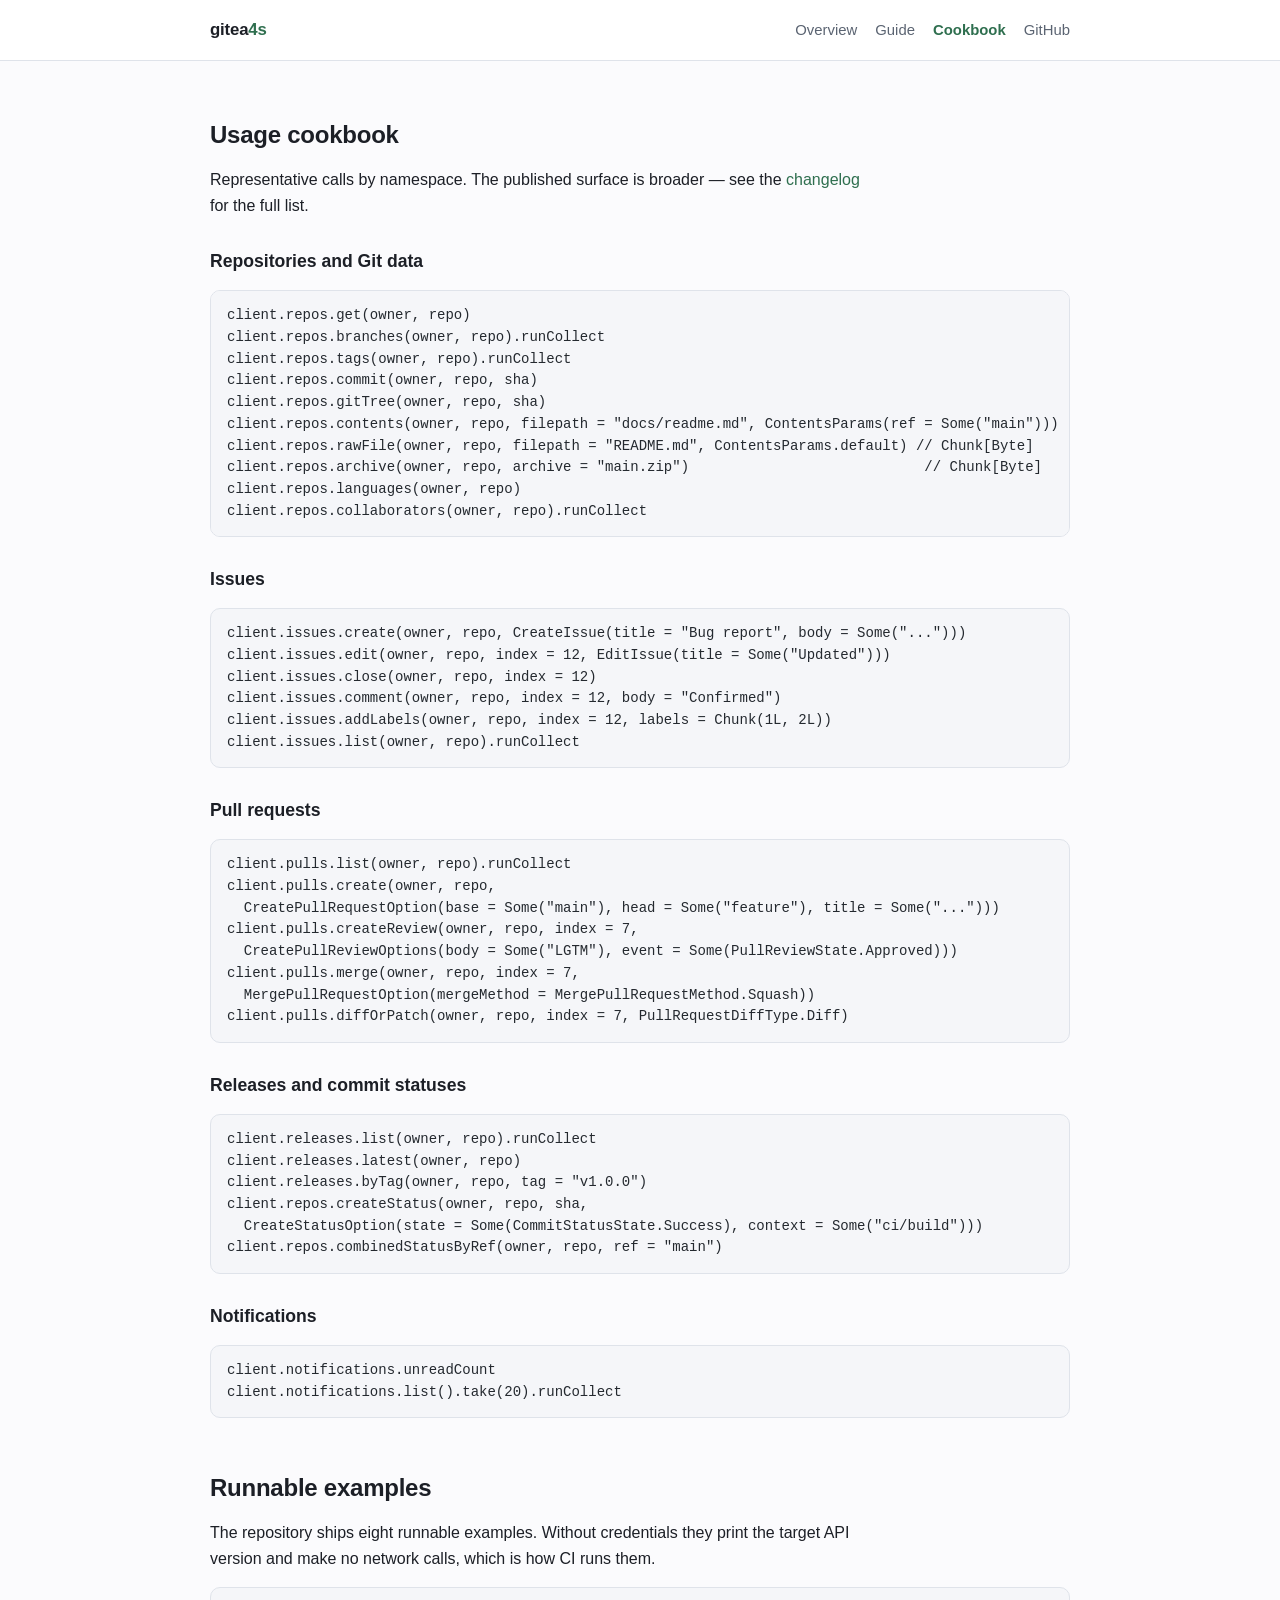
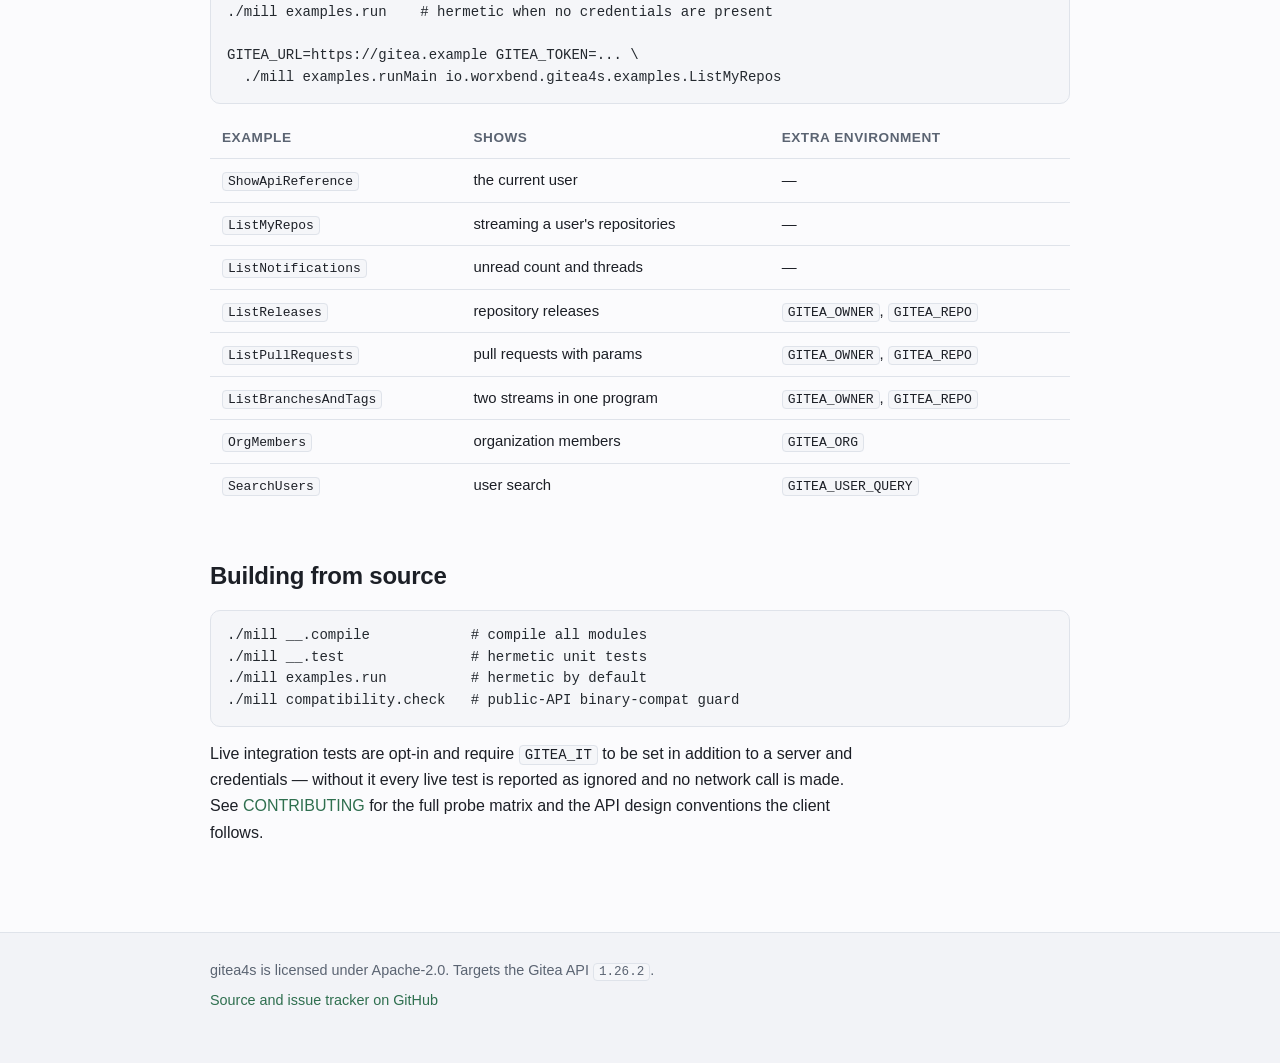
==== docs/cookbook.html @ 09376560 "docs: add a documentation microsite served from GitHub Pages The repository had no published documen" ====
<!doctype html>
<html lang="en">
<head>
<meta charset="utf-8">
<meta name="viewport" content="width=device-width, initial-scale=1">
<title>Cookbook — gitea4s</title>
<meta name="description" content="Representative gitea4s calls by namespace: repositories, issues, pull requests, releases, commit statuses and notifications.">
<link rel="stylesheet" href="assets/site.css">
</head>
<body>

<header class="site">
  <div class="wrap">
    <a class="brand" href="index.html">gitea<span>4s</span></a>
    <nav class="site">
      <a href="index.html">Overview</a>
      <a href="guide.html">Guide</a>
      <a href="cookbook.html" aria-current="page">Cookbook</a>
      <a href="https://github.com/worxbend/gitea-scala-client">GitHub</a>
    </nav>
  </div>
</header>

<main>
<div class="wrap">

  <h2>Usage cookbook</h2>

  <p>Representative calls by namespace. The published surface is broader — see the
  <a href="https://github.com/worxbend/gitea-scala-client/blob/master/CHANGELOG.md">changelog</a>
  for the full list.</p>

  <h3>Repositories and Git data</h3>

<pre><code>client.repos.get(owner, repo)
client.repos.branches(owner, repo).runCollect
client.repos.tags(owner, repo).runCollect
client.repos.commit(owner, repo, sha)
client.repos.gitTree(owner, repo, sha)
client.repos.contents(owner, repo, filepath = "docs/readme.md", ContentsParams(ref = Some("main")))
client.repos.rawFile(owner, repo, filepath = "README.md", ContentsParams.default) // Chunk[Byte]
client.repos.archive(owner, repo, archive = "main.zip")                            // Chunk[Byte]
client.repos.languages(owner, repo)
client.repos.collaborators(owner, repo).runCollect</code></pre>

  <h3>Issues</h3>

<pre><code>client.issues.create(owner, repo, CreateIssue(title = "Bug report", body = Some("...")))
client.issues.edit(owner, repo, index = 12, EditIssue(title = Some("Updated")))
client.issues.close(owner, repo, index = 12)
client.issues.comment(owner, repo, index = 12, body = "Confirmed")
client.issues.addLabels(owner, repo, index = 12, labels = Chunk(1L, 2L))
client.issues.list(owner, repo).runCollect</code></pre>

  <h3>Pull requests</h3>

<pre><code>client.pulls.list(owner, repo).runCollect
client.pulls.create(owner, repo,
  CreatePullRequestOption(base = Some("main"), head = Some("feature"), title = Some("...")))
client.pulls.createReview(owner, repo, index = 7,
  CreatePullReviewOptions(body = Some("LGTM"), event = Some(PullReviewState.Approved)))
client.pulls.merge(owner, repo, index = 7,
  MergePullRequestOption(mergeMethod = MergePullRequestMethod.Squash))
client.pulls.diffOrPatch(owner, repo, index = 7, PullRequestDiffType.Diff)</code></pre>

  <h3>Releases and commit statuses</h3>

<pre><code>client.releases.list(owner, repo).runCollect
client.releases.latest(owner, repo)
client.releases.byTag(owner, repo, tag = "v1.0.0")
client.repos.createStatus(owner, repo, sha,
  CreateStatusOption(state = Some(CommitStatusState.Success), context = Some("ci/build")))
client.repos.combinedStatusByRef(owner, repo, ref = "main")</code></pre>

  <h3>Notifications</h3>

<pre><code>client.notifications.unreadCount
client.notifications.list().take(20).runCollect</code></pre>

  <h2>Runnable examples</h2>

  <p>The repository ships eight runnable examples. Without credentials they print the target API
  version and make no network calls, which is how CI runs them.</p>

<pre><code>./mill examples.run    # hermetic when no credentials are present

GITEA_URL=https://gitea.example GITEA_TOKEN=... \
  ./mill examples.runMain io.worxbend.gitea4s.examples.ListMyRepos</code></pre>

  <div class="table-scroll">
  <table>
    <thead><tr><th>Example</th><th>Shows</th><th>Extra environment</th></tr></thead>
    <tbody>
      <tr><td><code>ShowApiReference</code></td><td>the current user</td><td>—</td></tr>
      <tr><td><code>ListMyRepos</code></td><td>streaming a user's repositories</td><td>—</td></tr>
      <tr><td><code>ListNotifications</code></td><td>unread count and threads</td><td>—</td></tr>
      <tr><td><code>ListReleases</code></td><td>repository releases</td><td><code>GITEA_OWNER</code>, <code>GITEA_REPO</code></td></tr>
      <tr><td><code>ListPullRequests</code></td><td>pull requests with params</td><td><code>GITEA_OWNER</code>, <code>GITEA_REPO</code></td></tr>
      <tr><td><code>ListBranchesAndTags</code></td><td>two streams in one program</td><td><code>GITEA_OWNER</code>, <code>GITEA_REPO</code></td></tr>
      <tr><td><code>OrgMembers</code></td><td>organization members</td><td><code>GITEA_ORG</code></td></tr>
      <tr><td><code>SearchUsers</code></td><td>user search</td><td><code>GITEA_USER_QUERY</code></td></tr>
    </tbody>
  </table>
  </div>

  <h2>Building from source</h2>

<pre><code>./mill __.compile            # compile all modules
./mill __.test               # hermetic unit tests
./mill examples.run          # hermetic by default
./mill compatibility.check   # public-API binary-compat guard</code></pre>

  <p>Live integration tests are opt-in and require <code>GITEA_IT</code> to be set in addition to a
  server and credentials — without it every live test is reported as ignored and no network call is
  made. See
  <a href="https://github.com/worxbend/gitea-scala-client/blob/master/CONTRIBUTING.md">CONTRIBUTING</a>
  for the full probe matrix and the API design conventions the client follows.</p>

</div>
</main>

<footer class="site">
  <div class="wrap">
    <p>gitea4s is licensed under Apache-2.0. Targets the Gitea API <code>1.26.2</code>.</p>
    <p><a href="https://github.com/worxbend/gitea-scala-client">Source and issue tracker on GitHub</a></p>
  </div>
</footer>

</body>
</html>
---- docs/assets/site.css ----
/* gitea4s microsite — hand-written, self-contained, no external assets. */

:root {
  color-scheme: light dark;

  --bg: #fbfbfd;
  --bg-raised: #ffffff;
  --bg-sunken: #f2f3f7;
  --text: #1c1f26;
  --text-muted: #5b6472;
  --border: #dfe3ea;
  --accent: #2f6f4f;
  --accent-soft: #e8f2ec;
  --code-bg: #f5f6f9;
  --code-text: #24292f;
  --shadow: 0 1px 2px rgba(16, 22, 32, .06), 0 8px 24px rgba(16, 22, 32, .05);
}

@media (prefers-color-scheme: dark) {
  :root {
    --bg: #0f1216;
    --bg-raised: #161a20;
    --bg-sunken: #12161b;
    --text: #e6e9ee;
    --text-muted: #9aa4b2;
    --border: #262c35;
    --accent: #6fc79a;
    --accent-soft: #16241d;
    --code-bg: #12161b;
    --code-text: #d6dbe3;
    --shadow: 0 1px 2px rgba(0, 0, 0, .5), 0 8px 24px rgba(0, 0, 0, .35);
  }
}

* { box-sizing: border-box; }

body {
  margin: 0;
  background: var(--bg);
  color: var(--text);
  font: 16px/1.65 -apple-system, BlinkMacSystemFont, "Segoe UI", Roboto, "Helvetica Neue", Arial, sans-serif;
  -webkit-text-size-adjust: 100%;
}

a { color: var(--accent); text-decoration: none; }
a:hover { text-decoration: underline; }

.wrap { max-width: 900px; margin: 0 auto; padding: 0 20px; }

/* ---------- header ---------- */

header.site {
  border-bottom: 1px solid var(--border);
  background: var(--bg-raised);
  position: sticky;
  top: 0;
  z-index: 10;
}

header.site .wrap {
  display: flex;
  align-items: center;
  gap: 24px;
  min-height: 60px;
  flex-wrap: wrap;
}

.brand {
  font-weight: 700;
  font-size: 1.05rem;
  color: var(--text);
  letter-spacing: -.01em;
}
.brand:hover { text-decoration: none; }
.brand span { color: var(--accent); }

nav.site { display: flex; gap: 18px; margin-left: auto; flex-wrap: wrap; }
nav.site a { color: var(--text-muted); font-size: .93rem; }
nav.site a:hover, nav.site a[aria-current="page"] { color: var(--accent); text-decoration: none; }
nav.site a[aria-current="page"] { font-weight: 600; }

/* ---------- hero ---------- */

.hero { padding: 56px 0 40px; border-bottom: 1px solid var(--border); }
.hero h1 { font-size: 2.4rem; line-height: 1.15; margin: 0 0 14px; letter-spacing: -.02em; }
.hero p.lead { font-size: 1.14rem; color: var(--text-muted); margin: 0 0 24px; max-width: 62ch; }

.badges { display: flex; flex-wrap: wrap; gap: 8px; margin-bottom: 26px; }
.badge {
  font-size: .8rem;
  padding: 3px 10px;
  border-radius: 999px;
  background: var(--accent-soft);
  color: var(--accent);
  border: 1px solid var(--border);
  white-space: nowrap;
}

.cta { display: flex; gap: 12px; flex-wrap: wrap; }
.btn {
  display: inline-block;
  padding: 9px 18px;
  border-radius: 8px;
  font-size: .95rem;
  font-weight: 600;
  border: 1px solid var(--border);
  background: var(--bg-raised);
  color: var(--text);
}
.btn:hover { text-decoration: none; border-color: var(--accent); }
.btn.primary { background: var(--accent); border-color: var(--accent); color: #fff; }
@media (prefers-color-scheme: dark) { .btn.primary { color: #0f1216; } }

/* ---------- content ---------- */

main { padding: 40px 0 72px; }

h2 {
  font-size: 1.5rem;
  margin: 44px 0 12px;
  letter-spacing: -.01em;
  padding-top: 6px;
}
h2:first-of-type { margin-top: 8px; }
h3 { font-size: 1.1rem; margin: 28px 0 8px; }

p { margin: 0 0 14px; max-width: 74ch; }
ul, ol { max-width: 74ch; padding-left: 22px; }
li { margin-bottom: 6px; }

code {
  font-family: ui-monospace, SFMono-Regular, "SF Mono", Menlo, Consolas, monospace;
  font-size: .875em;
  background: var(--code-bg);
  padding: 1px 5px;
  border-radius: 4px;
  border: 1px solid var(--border);
}

pre {
  background: var(--code-bg);
  color: var(--code-text);
  border: 1px solid var(--border);
  border-radius: 10px;
  padding: 14px 16px;
  overflow-x: auto;
  font-size: .875rem;
  line-height: 1.55;
}
pre code { background: none; border: 0; padding: 0; font-size: inherit; }

/* Wide content scrolls inside its own box; the page never scrolls sideways. */
.table-scroll { overflow-x: auto; margin-bottom: 18px; }
table { border-collapse: collapse; width: 100%; font-size: .93rem; }
th, td { text-align: left; padding: 9px 12px; border-bottom: 1px solid var(--border); vertical-align: top; }
th { font-weight: 600; color: var(--text-muted); font-size: .85rem; text-transform: uppercase; letter-spacing: .04em; }
tbody tr:last-child td { border-bottom: 0; }

.note {
  border-left: 3px solid var(--accent);
  background: var(--accent-soft);
  padding: 12px 16px;
  border-radius: 0 8px 8px 0;
  margin: 18px 0;
}
.note p:last-child { margin-bottom: 0; }
.note strong { color: var(--accent); }

.cards { display: grid; grid-template-columns: repeat(auto-fit, minmax(240px, 1fr)); gap: 14px; margin: 18px 0 8px; }
.card {
  background: var(--bg-raised);
  border: 1px solid var(--border);
  border-radius: 12px;
  padding: 16px 18px;
  box-shadow: var(--shadow);
}
.card h3 { margin: 0 0 6px; font-size: 1rem; }
.card p { font-size: .92rem; color: var(--text-muted); margin: 0; }

/* ---------- footer ---------- */

footer.site {
  border-top: 1px solid var(--border);
  padding: 26px 0 44px;
  color: var(--text-muted);
  font-size: .9rem;
  background: var(--bg-sunken);
}
footer.site p { margin: 0 0 6px; }

@media (max-width: 640px) {
  .hero { padding: 36px 0 28px; }
  .hero h1 { font-size: 1.85rem; }
  header.site .wrap { min-height: 0; padding-top: 10px; padding-bottom: 10px; }
  nav.site { margin-left: 0; width: 100%; gap: 14px; }
}
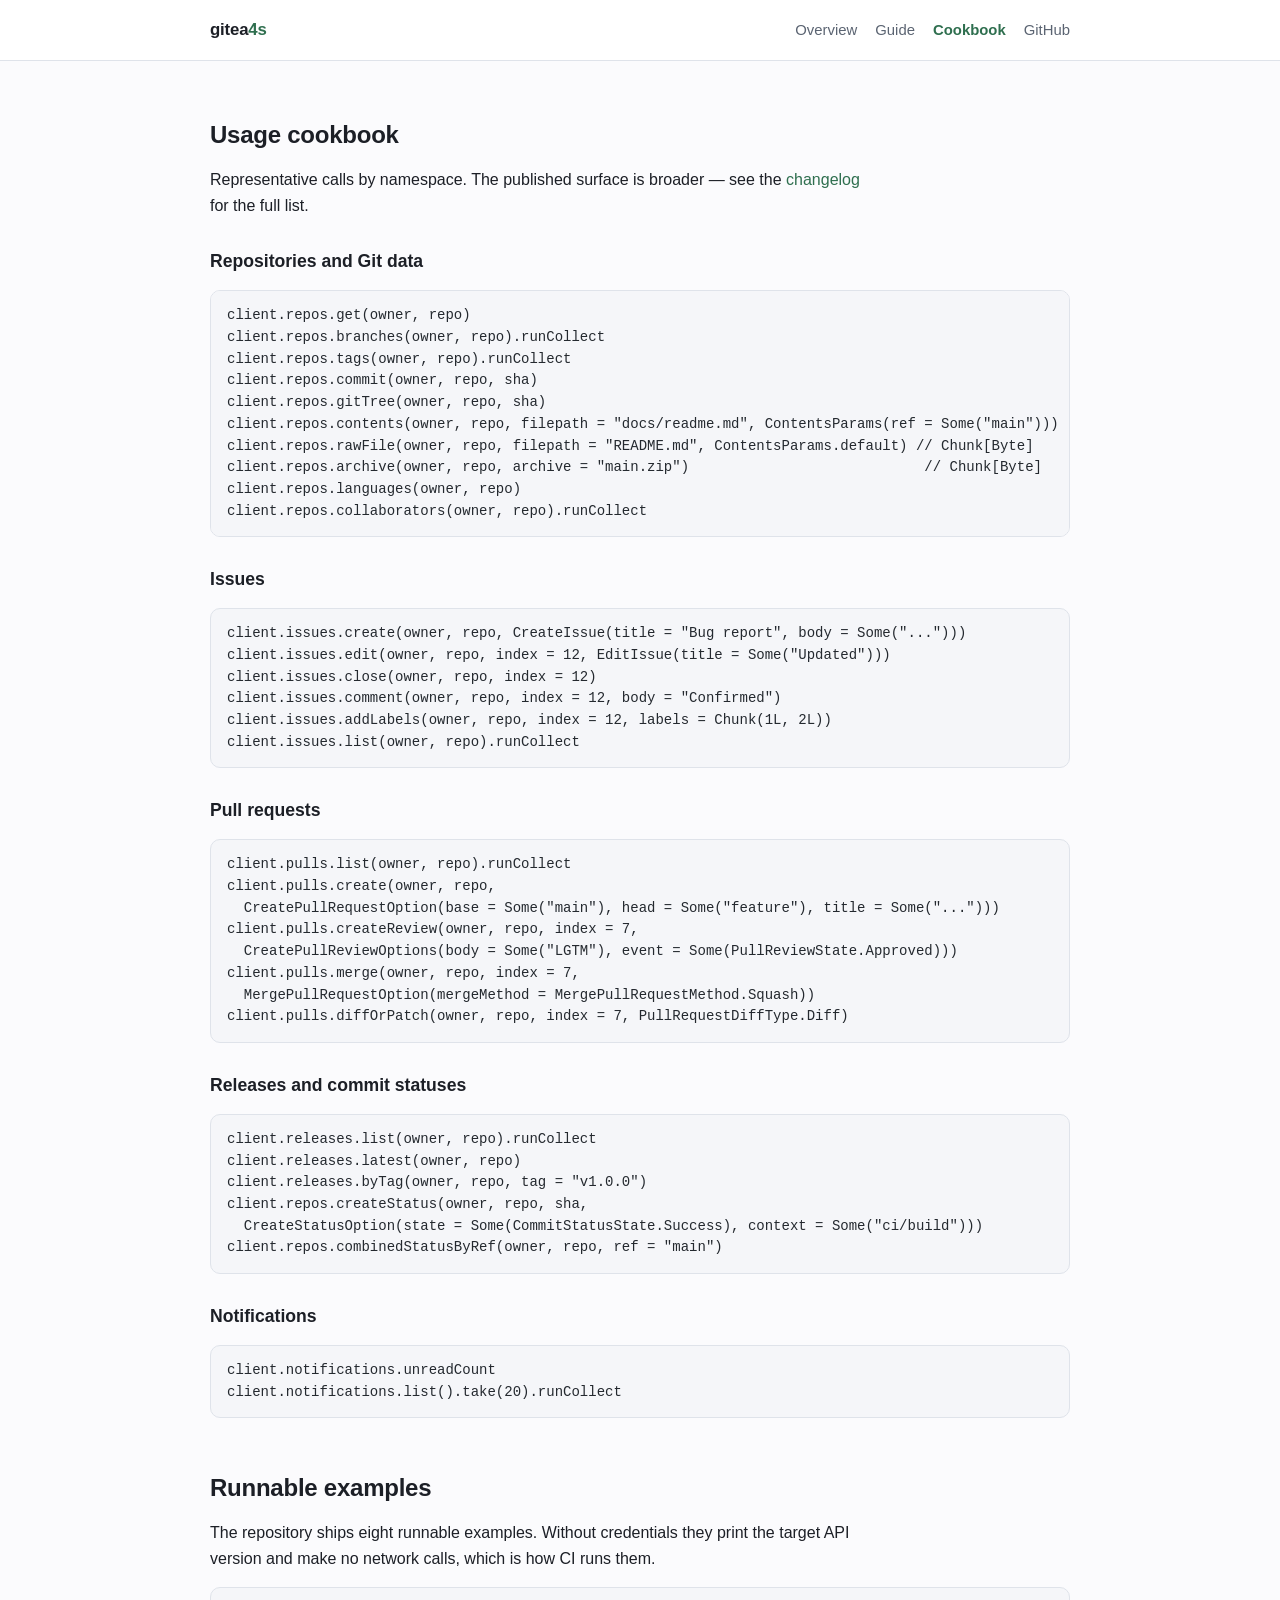
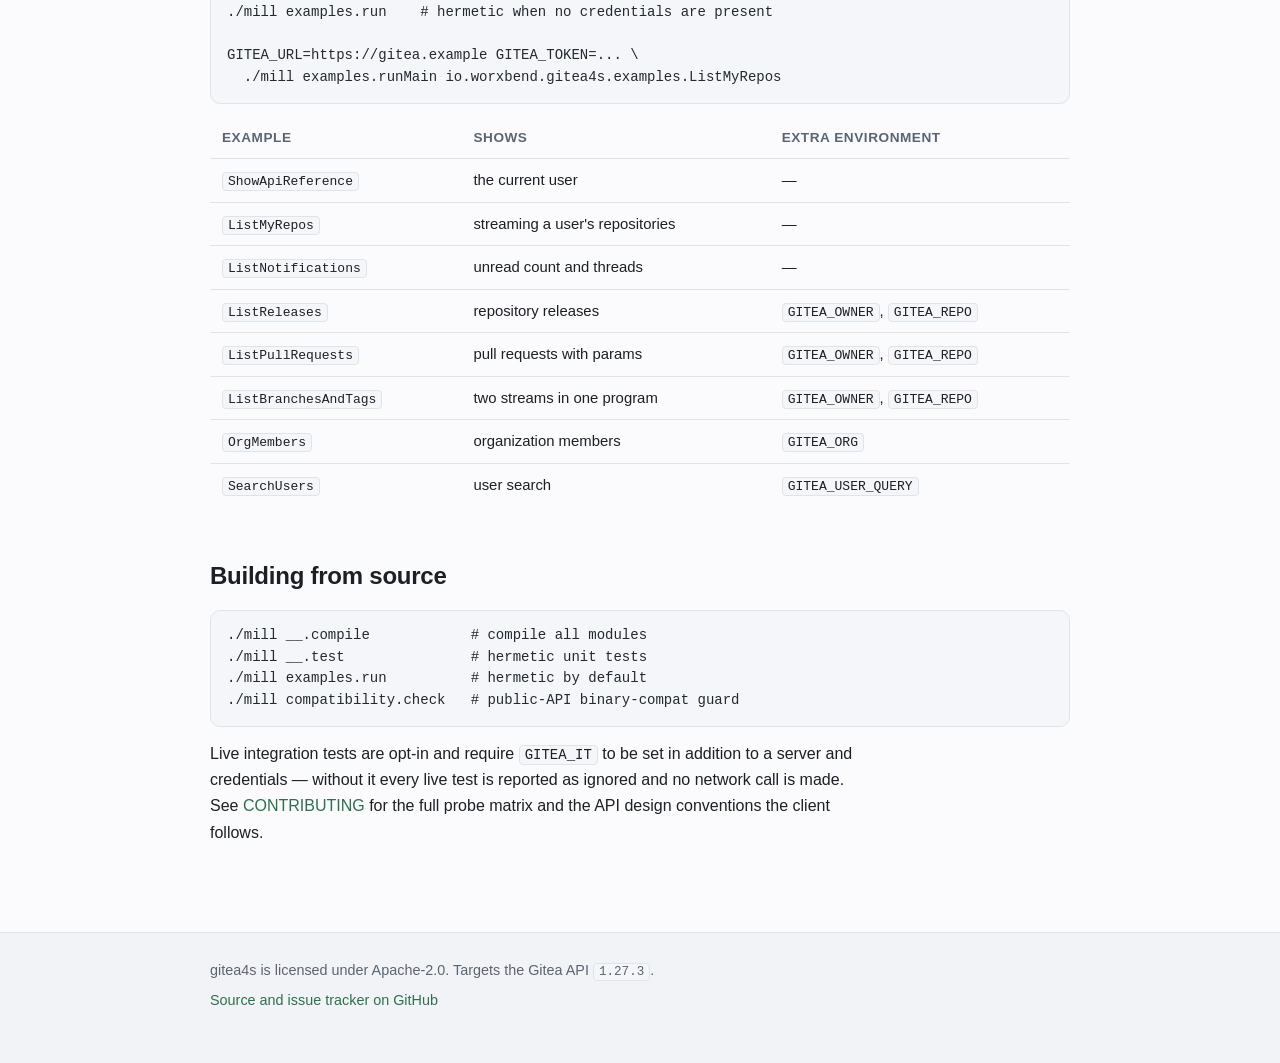
==== commit aab7ea45: "Target Gitea API 1.27.3 without breaking v1 clients" ====
--- a/docs/cookbook.html
+++ b/docs/cookbook.html
@@ -121,7 +121,7 @@
 
 <footer class="site">
   <div class="wrap">
-    <p>gitea4s is licensed under Apache-2.0. Targets the Gitea API <code>1.26.2</code>.</p>
+    <p>gitea4s is licensed under Apache-2.0. Targets the Gitea API <code>1.27.3</code>.</p>
     <p><a href="https://github.com/worxbend/gitea-scala-client">Source and issue tracker on GitHub</a></p>
   </div>
 </footer>
